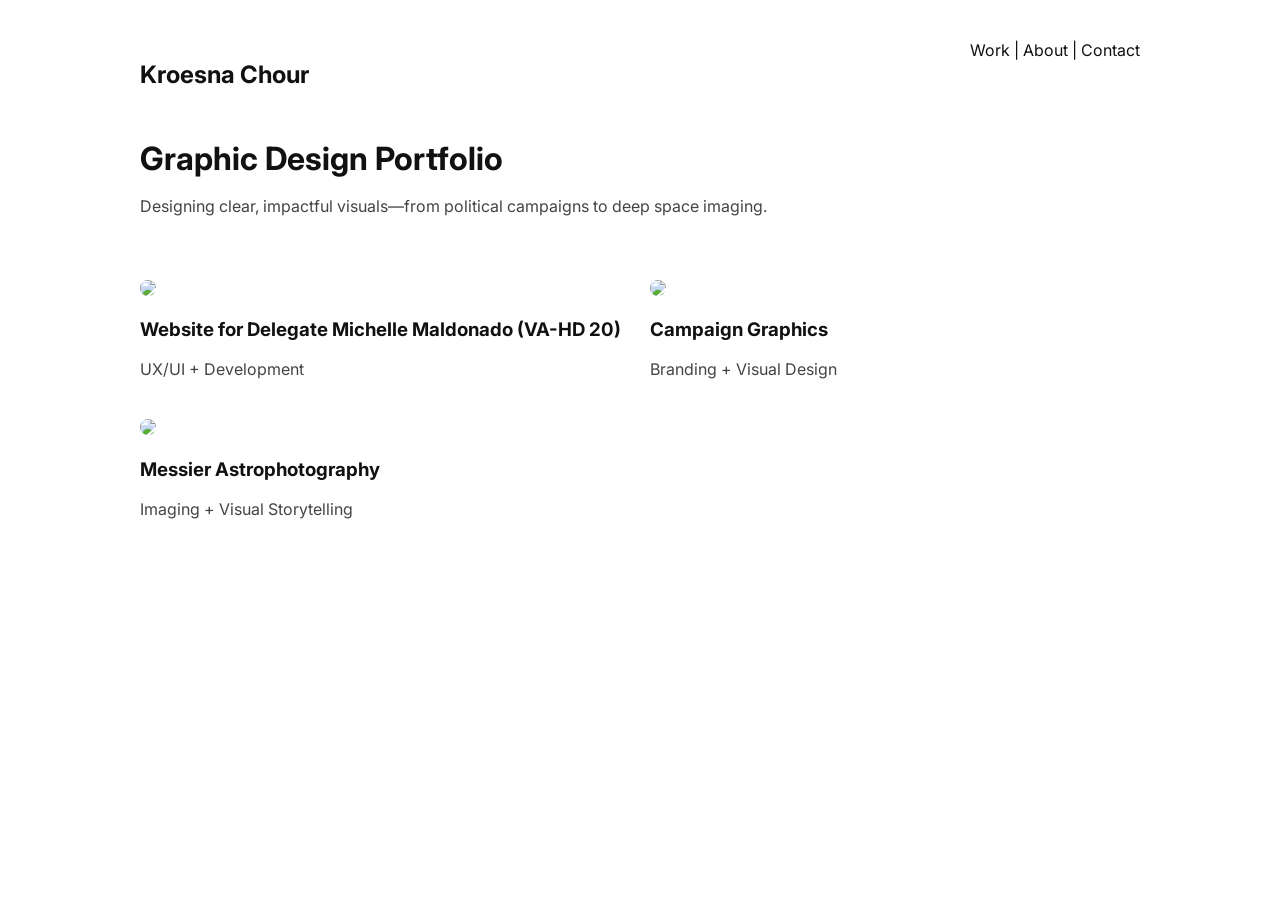
==== index.html @ e45a387d "Update index.html" ====
<!DOCTYPE html>
<html>
<head>
  <title>Kroesna Chour – Portfolio</title>
  <link rel="stylesheet" href="style.css">
  <link href="https://fonts.googleapis.com/css2?family=Inter&display=swap" rel="stylesheet">
</head>

<body>
<div class="container">

  <div class="nav">
    <h2>Kroesna Chour</h2>
    <div>
      <a href="#">Work</a> |
      <a href="#">About</a> |
      <a href="#">Contact</a>
    </div>
  </div>

  <div class="hero">
    <h1>Graphic Design Portfolio</h1>
    <p>Designing clear, impactful visuals—from political campaigns to deep space imaging.</p>
  </div>

  <div class="grid">

    <a href="projects/michelle-maldonado-delegate-website.html" class="project-card">
      <img src="images/website.jpg">
      <h3>Website for Delegate Michelle Maldonado (VA-HD 20) </h3>
      <p>UX/UI + Development</p>
    </a>

    <a href="projects/campaign-graphics.html" class="project-card">
      <img src="images/graphics.jpg">
      <h3>Campaign Graphics</h3>
      <p>Branding + Visual Design</p>
    </a>

    <a href="projects/messier-objects.html" class="project-card">
      <img src="images/messier.jpg">
      <h3>Messier Astrophotography</h3>
      <p>Imaging + Visual Storytelling</p>
    </a>

  </div>

</div>
</body>
</html>
---- style.css ----
body {
  font-family: 'Inter', sans-serif;
  margin: 0;
  background: #ffffff;
  color: #111;
}

.container {
  max-width: 1000px;
  margin: auto;
  padding: 40px 20px;
}

h1, h2, h3 {
  margin-bottom: 10px;
}

p {
  line-height: 1.6;
  color: #444;
}

a {
  text-decoration: none;
  color: inherit;
}

.nav {
  display: flex;
  justify-content: space-between;
  margin-bottom: 40px;
}

.grid {
  display: grid;
  grid-template-columns: 1fr 1fr;
  gap: 20px;
}

.project-card img {
  width: 100%;
  border-radius: 12px;
}

.project-card {
  transition: transform 0.2s ease;
}

.project-card:hover {
  transform: translateY(-5px);
}

.hero {
  margin-bottom: 60px;
}

.full-img {
  width: 100%;
  margin: 20px 0;
  border-radius: 12px;
}

@media (max-width: 700px) {
  .grid {
    grid-template-columns: 1fr;
  }
}
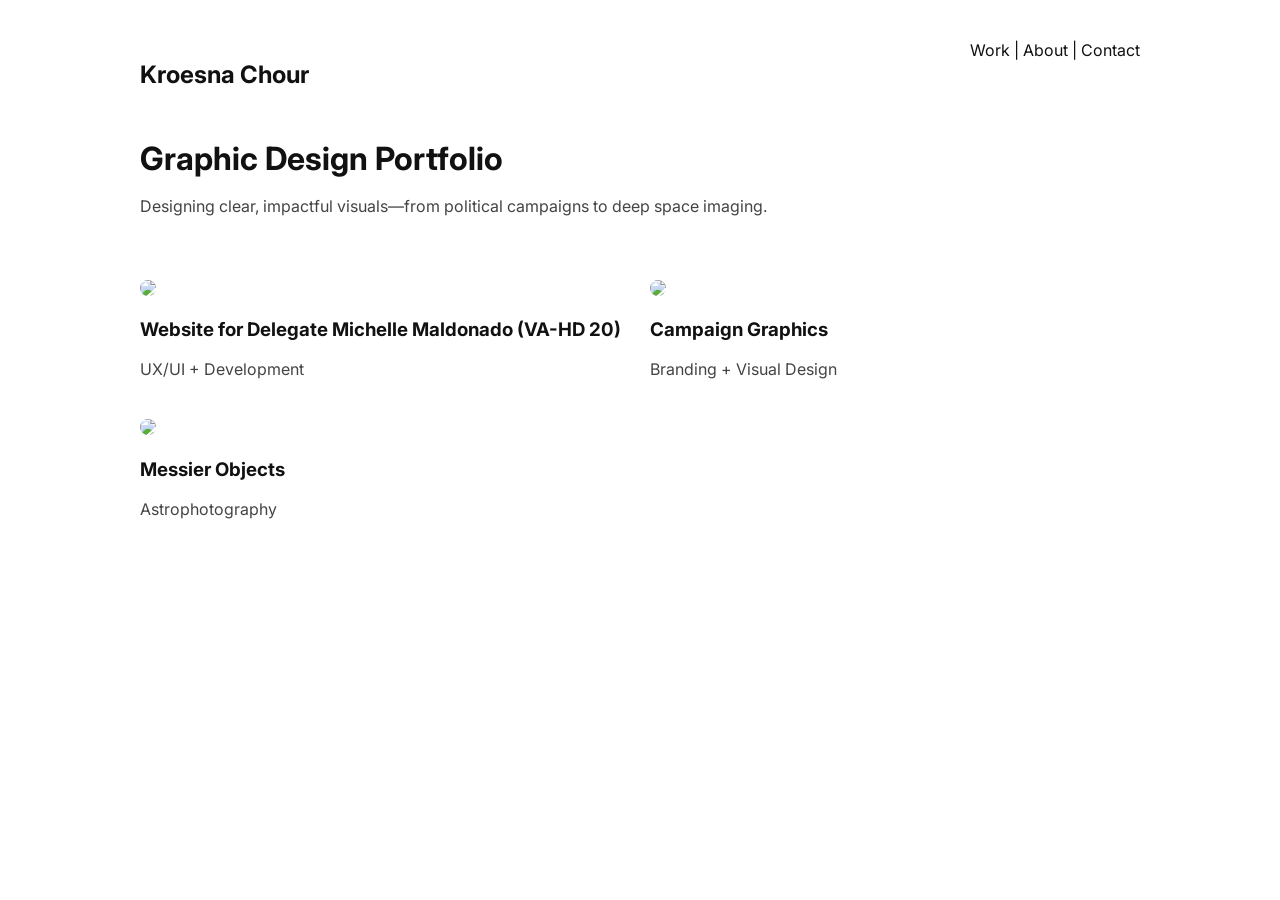
==== commit 47d85b0c: "Update index.html" ====
--- a/index.html
+++ b/index.html
@@ -39,8 +39,8 @@
 
     <a href="projects/messier-objects.html" class="project-card">
       <img src="images/messier.jpg">
-      <h3>Messier Astrophotography</h3>
-      <p>Imaging + Visual Storytelling</p>
+      <h3>Messier Objects</h3>
+      <p>Astrophotography</p>
     </a>
 
   </div>
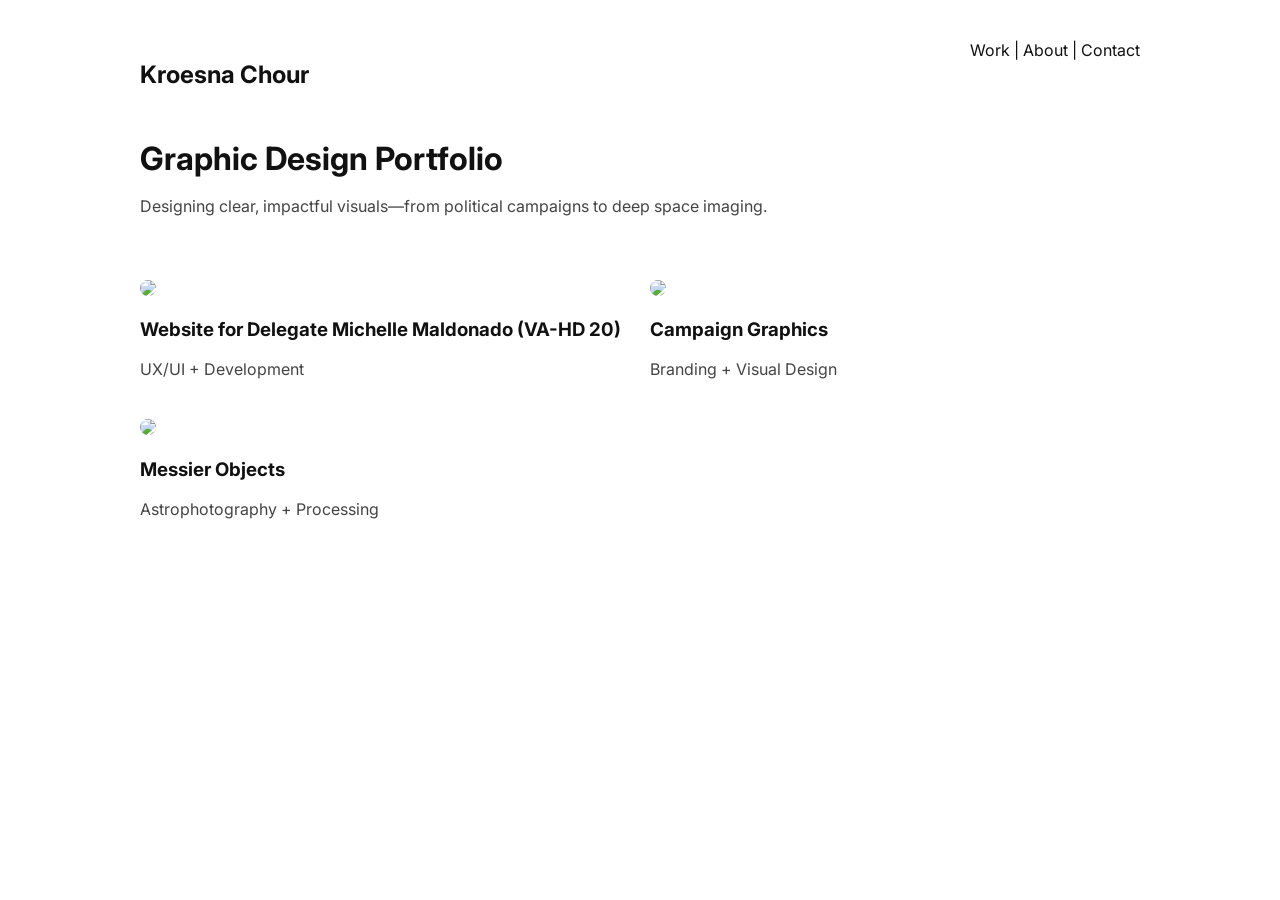
==== commit 34c70576: "Update index.html" ====
--- a/index.html
+++ b/index.html
@@ -40,7 +40,7 @@
     <a href="projects/messier-objects.html" class="project-card">
       <img src="images/messier.jpg">
       <h3>Messier Objects</h3>
-      <p>Astrophotography</p>
+      <p>Astrophotography + Processing</p>
     </a>
 
   </div>
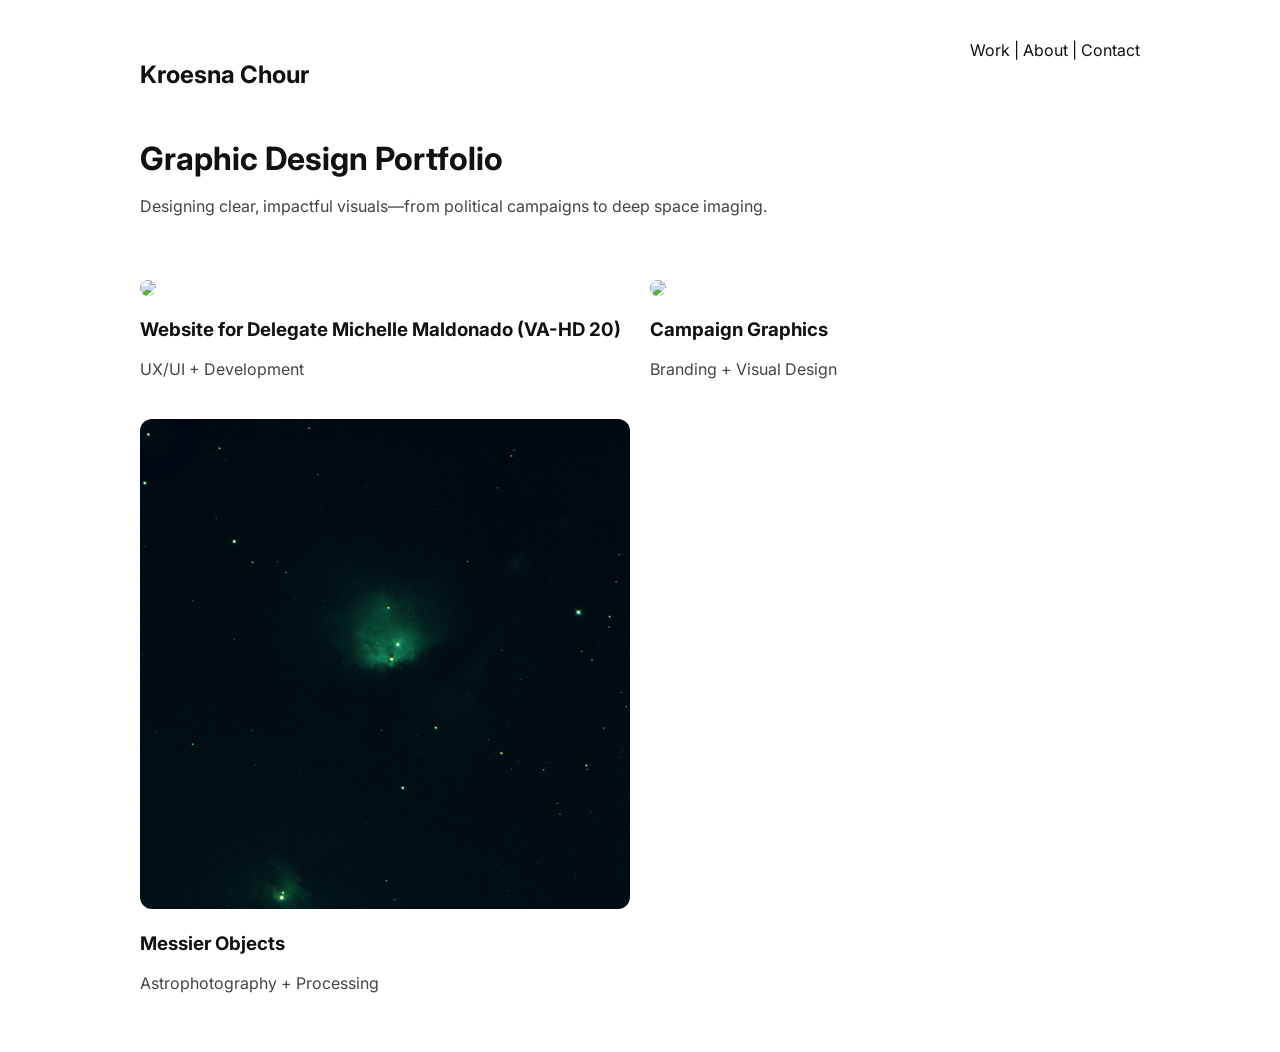
==== commit 51df65f3: "Update index.html" ====
--- a/index.html
+++ b/index.html
@@ -38,7 +38,7 @@
     </a>
 
     <a href="projects/messier-objects.html" class="project-card">
-      <img src="images/messier.jpg">
+      <img src="Space Images/Messier 78.jpg" class="project-card"">
       <h3>Messier Objects</h3>
       <p>Astrophotography + Processing</p>
     </a>
--- a/style.css
+++ b/style.css
@@ -64,4 +64,19 @@
   .grid {
     grid-template-columns: 1fr;
   }
+.image-grid {
+  display: grid;
+  grid-template-columns: repeat(2, 1fr);
+  gap: 20px;
+  margin-top: 20px;
 }
+
+.image-grid img {
+  width: 100%;
+  border-radius: 12px;
+}
+  @media (max-width: 700px) {
+  .image-grid {
+    grid-template-columns: 1fr;
+  }
+}
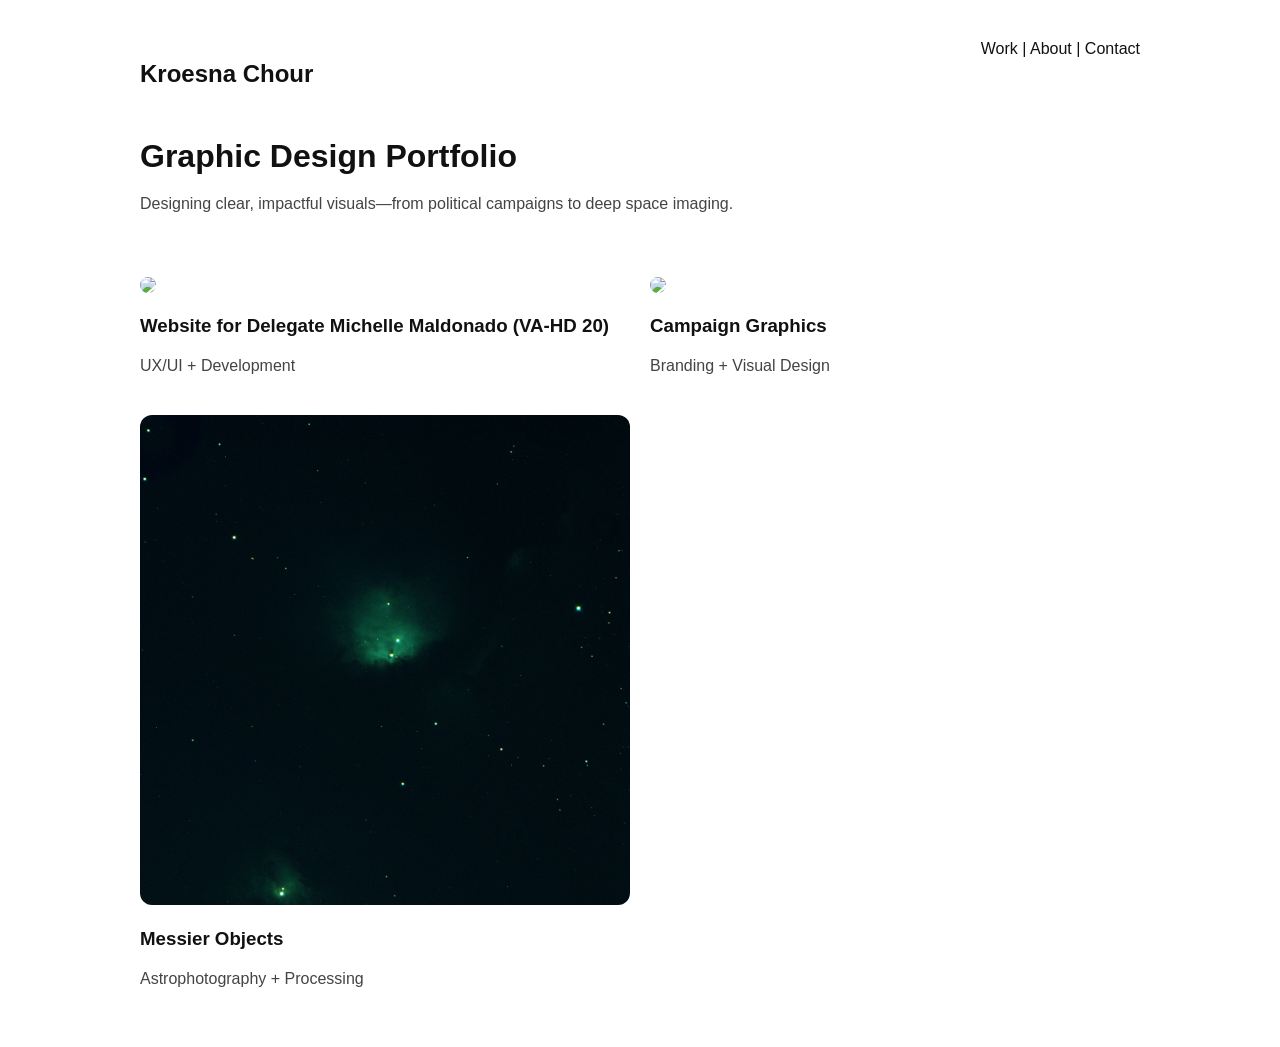
==== commit 20be98cc: "Update index.html" ====
--- a/index.html
+++ b/index.html
@@ -3,7 +3,7 @@
 <head>
   <title>Kroesna Chour – Portfolio</title>
   <link rel="stylesheet" href="style.css">
-  <link href="https://fonts.googleapis.com/css2?family=Inter&display=swap" rel="stylesheet">
+  <link href="https://fonts.googleapis.com/css2?family=Space+Grotesk:wght@300;400;500;600&display=swap" rel="stylesheet">
 </head>
 
 <body>
--- a/style.css
+++ b/style.css
@@ -70,7 +70,7 @@
   gap: 20px;
   margin-top: 20px;
 }
-
+}
 .image-grid img {
   width: 100%;
   border-radius: 12px;
@@ -80,3 +80,36 @@
     grid-template-columns: 1fr;
   }
 }
+.magazine-grid {
+  column-count: 2;
+  column-gap: 20px;
+}
+
+.magazine-grid img {
+  width: 100%;
+  margin-bottom: 20px;
+  border-radius: 12px;
+}
+
+.mag-hero {
+  grid-row: span 2;
+}
+
+.mag-heroc{
+  grid-coloumn: span 2;
+}
+.mag-wide {
+  grid-column: span 2;
+}
+
+@media (max-width: 700px) {
+  .magazine-grid {
+    column-count: 1;
+  }
+
+  .mag-hero,
+  .mag-wide {
+    grid-column: span 1;
+    grid-row: span 1;
+  }
+}
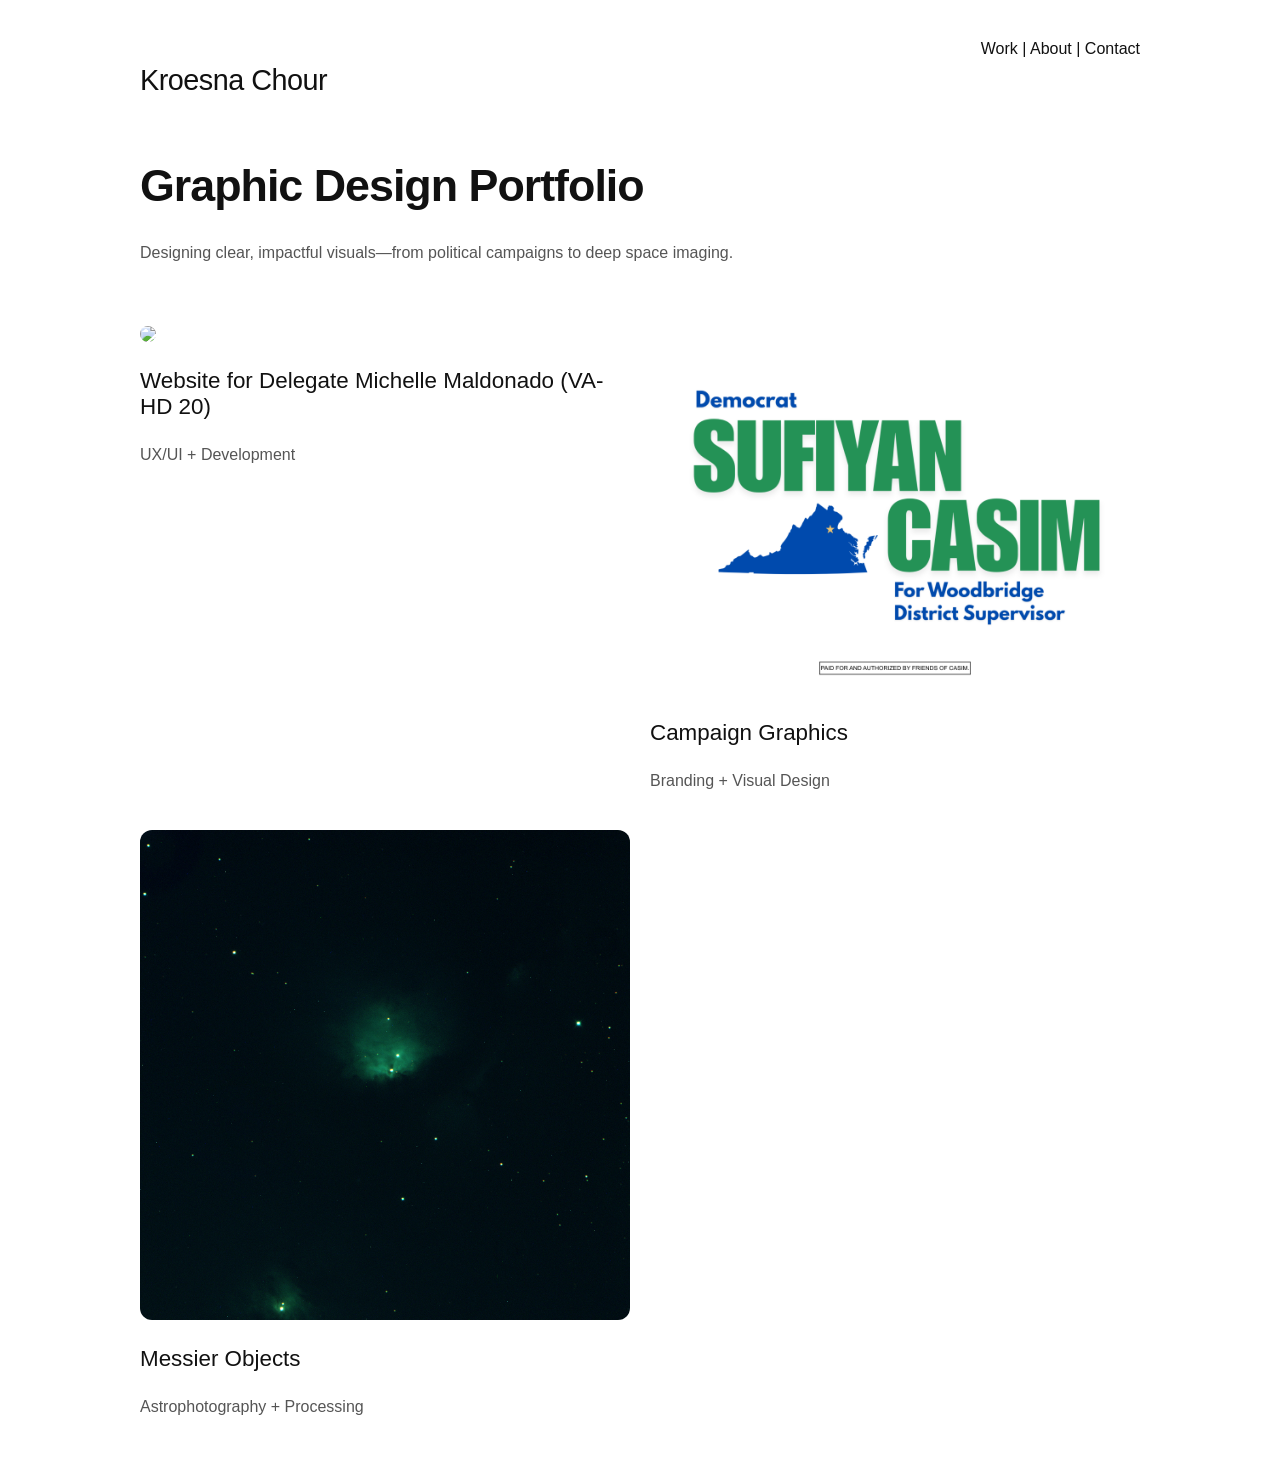
==== commit 3b7fe01b: "Update index.html" ====
--- a/index.html
+++ b/index.html
@@ -32,13 +32,13 @@
     </a>
 
     <a href="projects/campaign-graphics.html" class="project-card">
-      <img src="images/graphics.jpg">
+      <img src="Sufiyan Casim for Woodbridge District Supervisor/Yard Sign.png">
       <h3>Campaign Graphics</h3>
       <p>Branding + Visual Design</p>
     </a>
 
     <a href="projects/messier-objects.html" class="project-card">
-      <img src="Space Images/Messier 78.jpg" class="project-card"">
+      <img src="Space Images/Messier 78.jpg">
       <h3>Messier Objects</h3>
       <p>Astrophotography + Processing</p>
     </a>
--- a/style.css
+++ b/style.css
@@ -1,5 +1,5 @@
 body {
-  font-family: 'Inter', sans-serif;
+  font-family: 'Space Grotesk', sans-serif;
   margin: 0;
   background: #ffffff;
   color: #111;
@@ -11,13 +11,29 @@
   padding: 40px 20px;
 }
 
-h1, h2, h3 {
-  margin-bottom: 10px;
+h1 {
+  font-size: 2.8rem;
+  font-weight: 700;
+  letter-spacing: -1px;
+  line-height: 1.1;
+}
+
+h2 {
+  font-size: 1.8rem;
+  font-weight: 500;
+  letter-spacing: -0.5px;
+}
+
+h3 {
+  font-size: 1.4rem;
+  font-weight: 500;
 }
 
 p {
+  font-size: 1rem;
+  font-weight: 300;
   line-height: 1.6;
-  color: #444;
+  color: #555;
 }
 
 a {
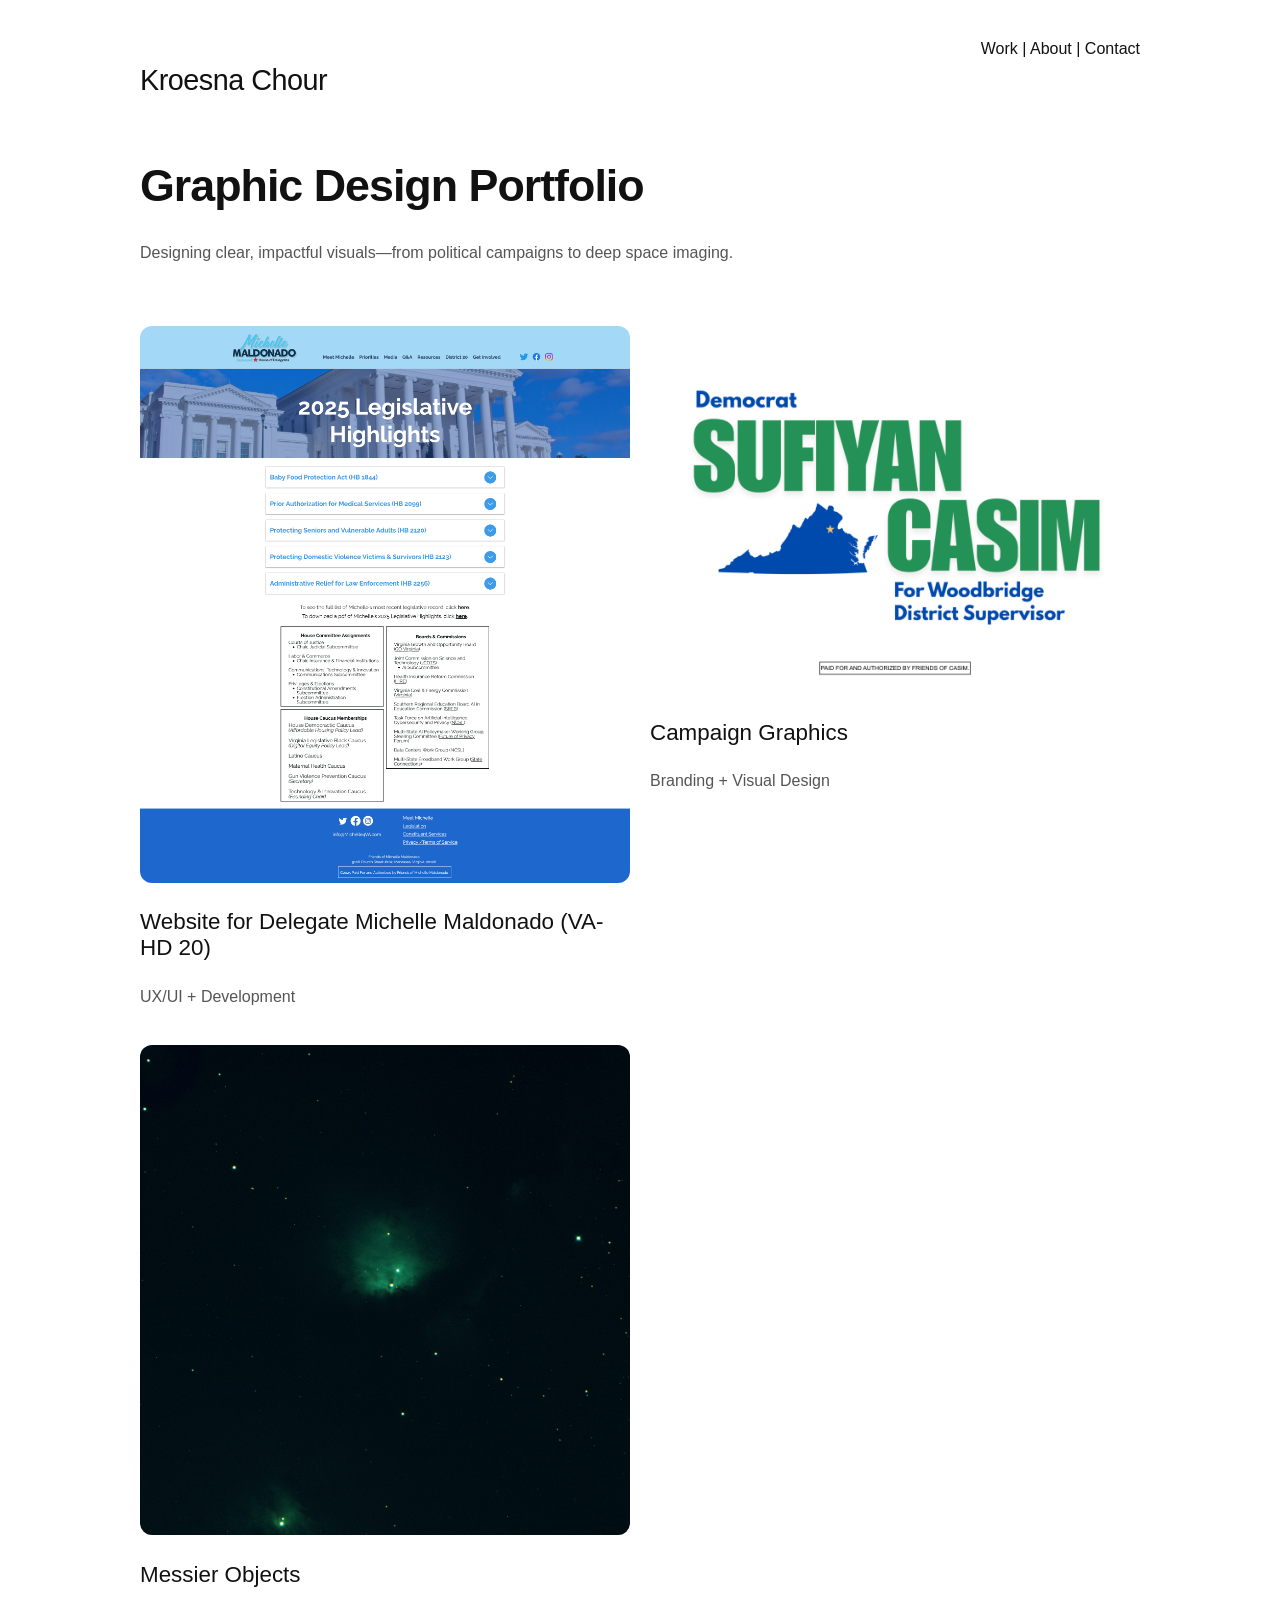
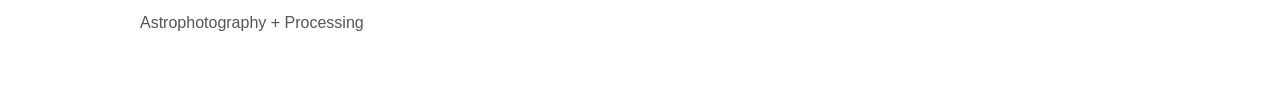
==== commit 98684a30: "Update index.html" ====
--- a/index.html
+++ b/index.html
@@ -26,7 +26,7 @@
   <div class="grid">
 
     <a href="projects/michelle-maldonado-delegate-website.html" class="project-card">
-      <img src="images/website.jpg">
+      <img src="Michelle Maldonado for Virginia/Website/Q&A Condensed.png">
       <h3>Website for Delegate Michelle Maldonado (VA-HD 20) </h3>
       <p>UX/UI + Development</p>
     </a>
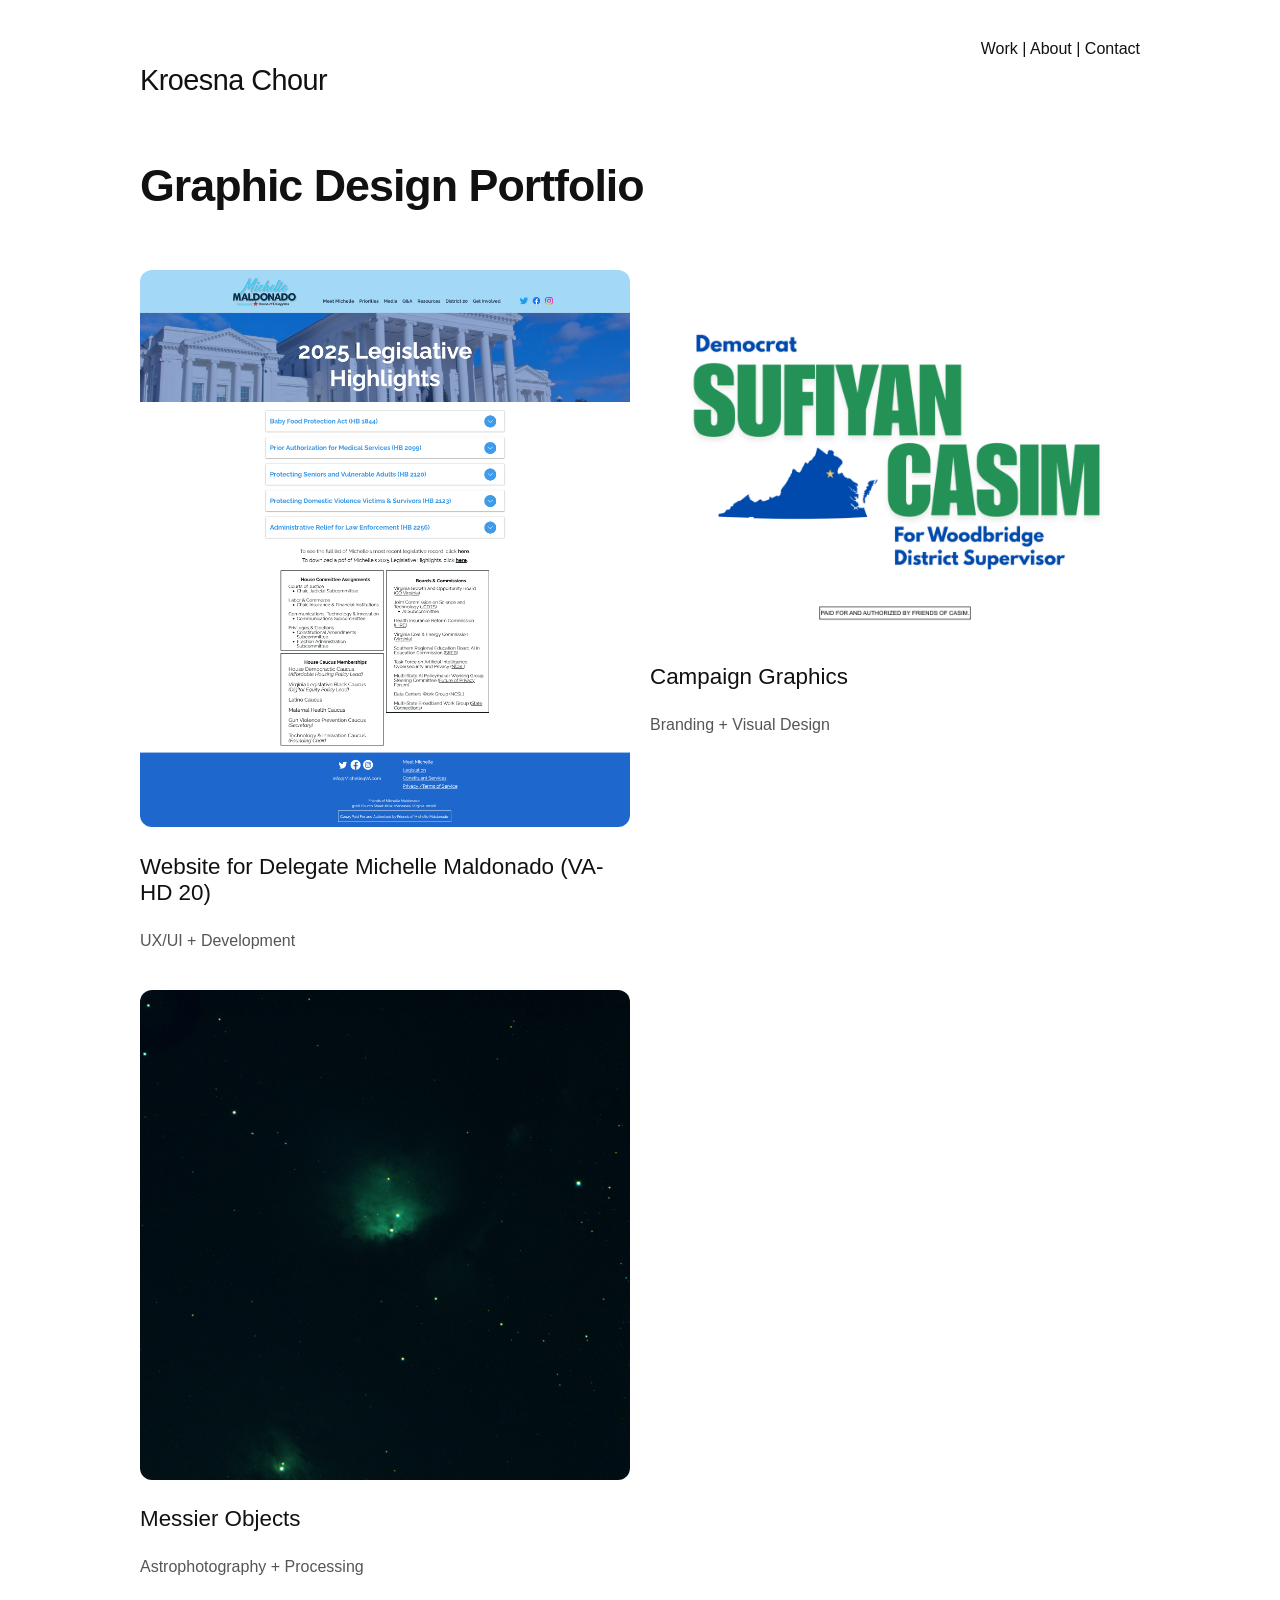
==== commit 8e781c22: "Update index.html" ====
--- a/index.html
+++ b/index.html
@@ -20,7 +20,6 @@
 
   <div class="hero">
     <h1>Graphic Design Portfolio</h1>
-    <p>Designing clear, impactful visuals—from political campaigns to deep space imaging.</p>
   </div>
 
   <div class="grid">
